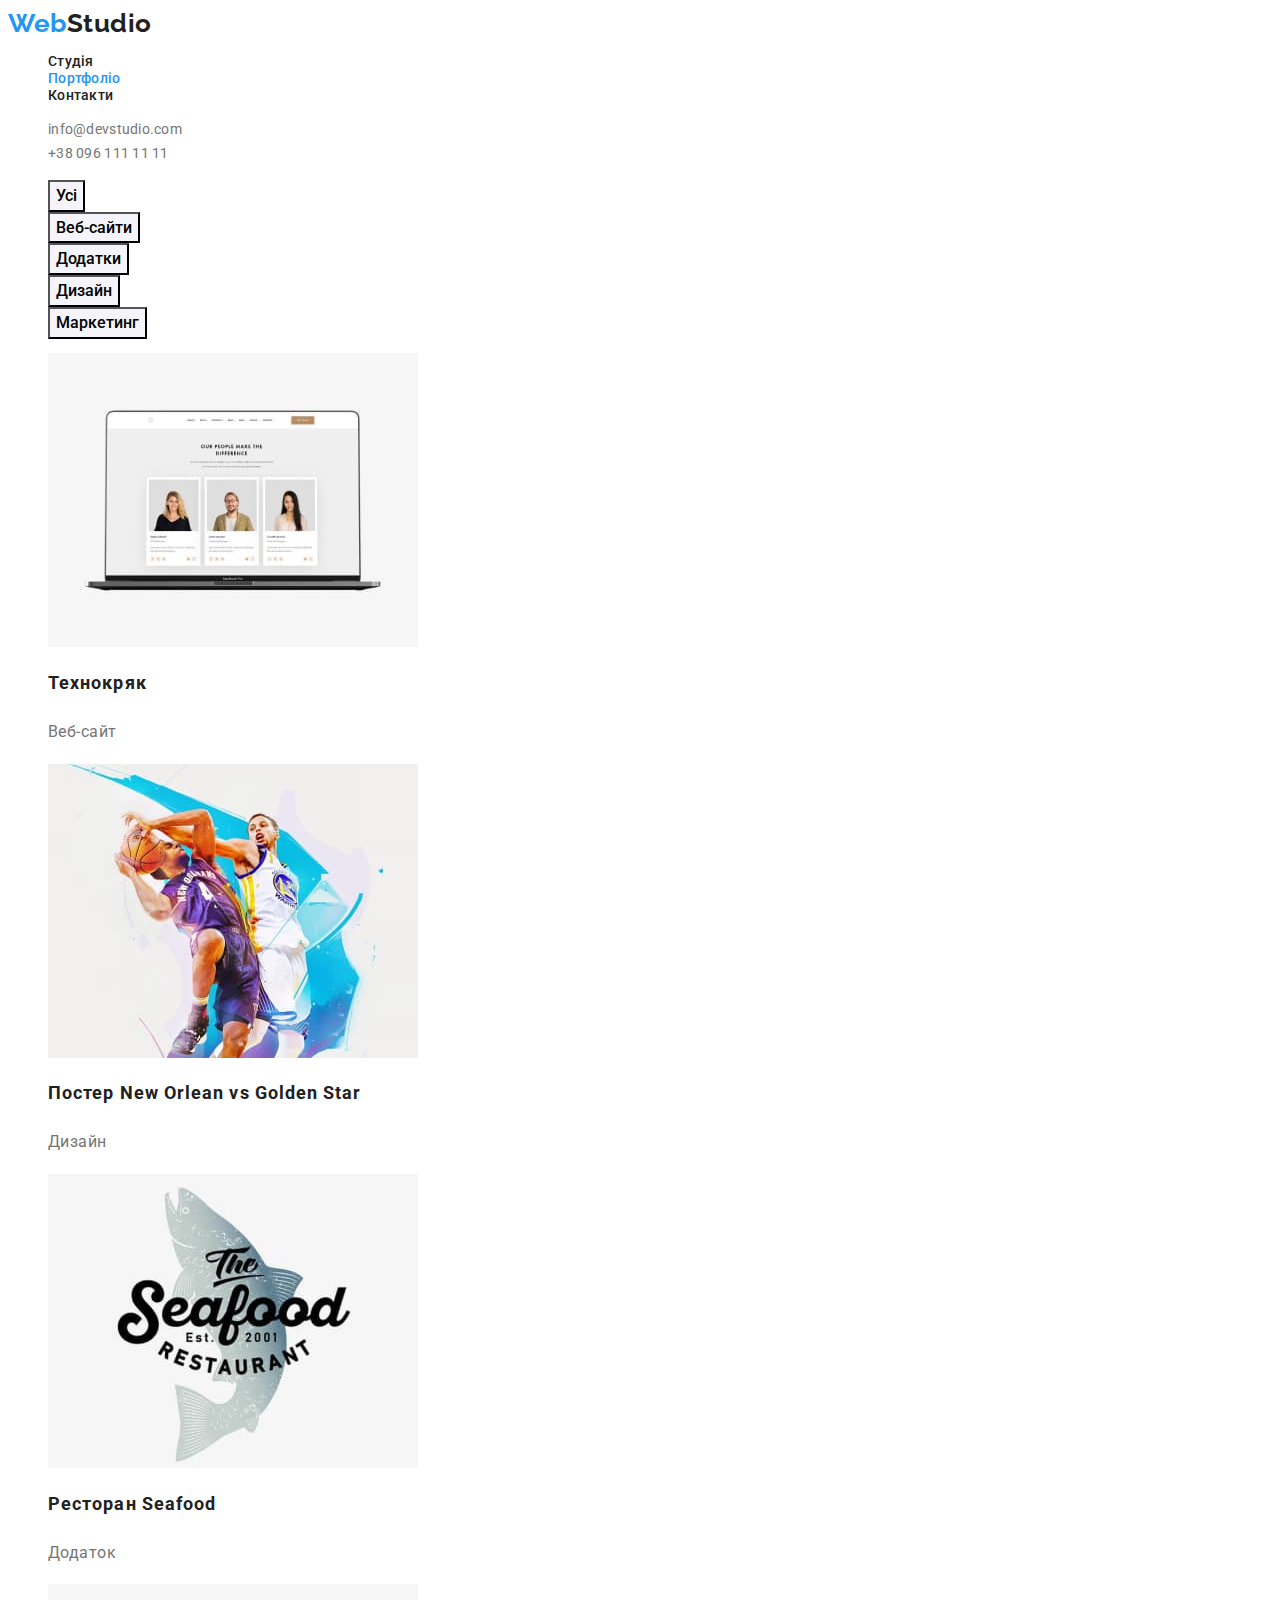
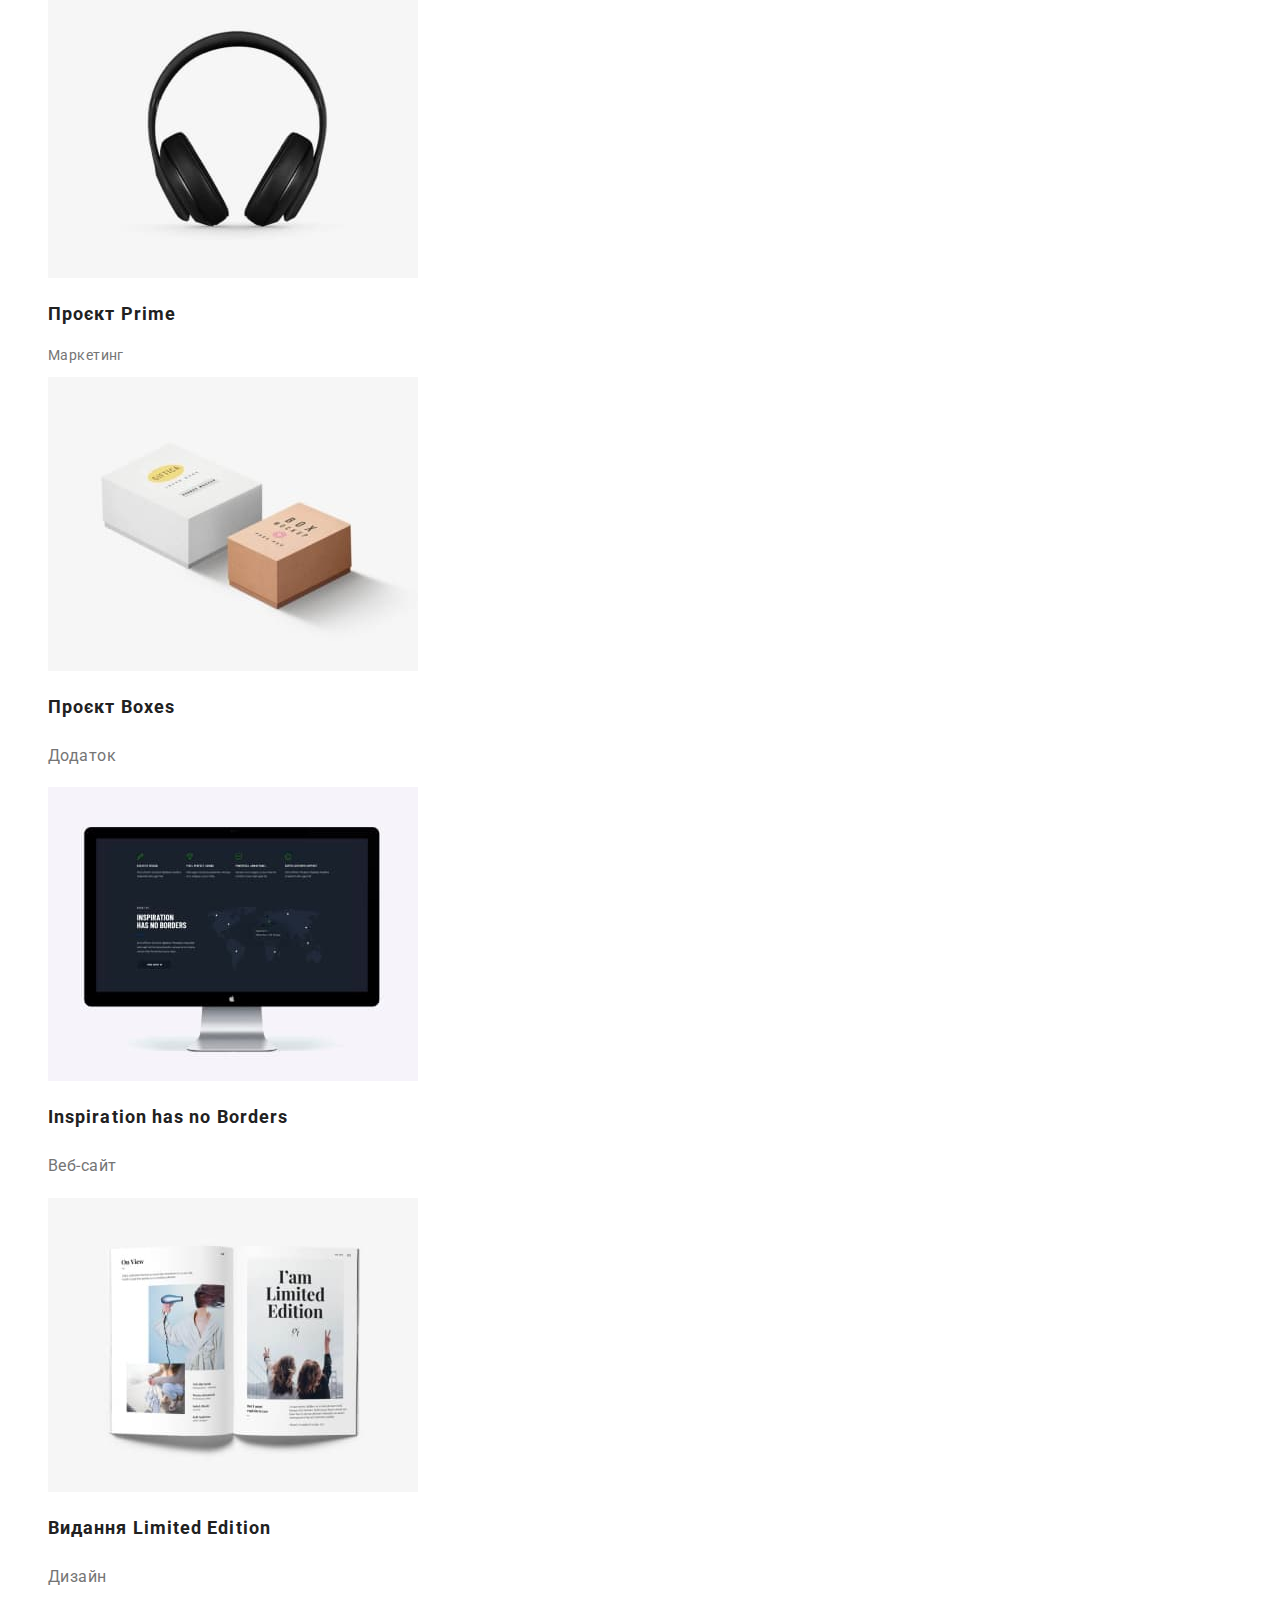
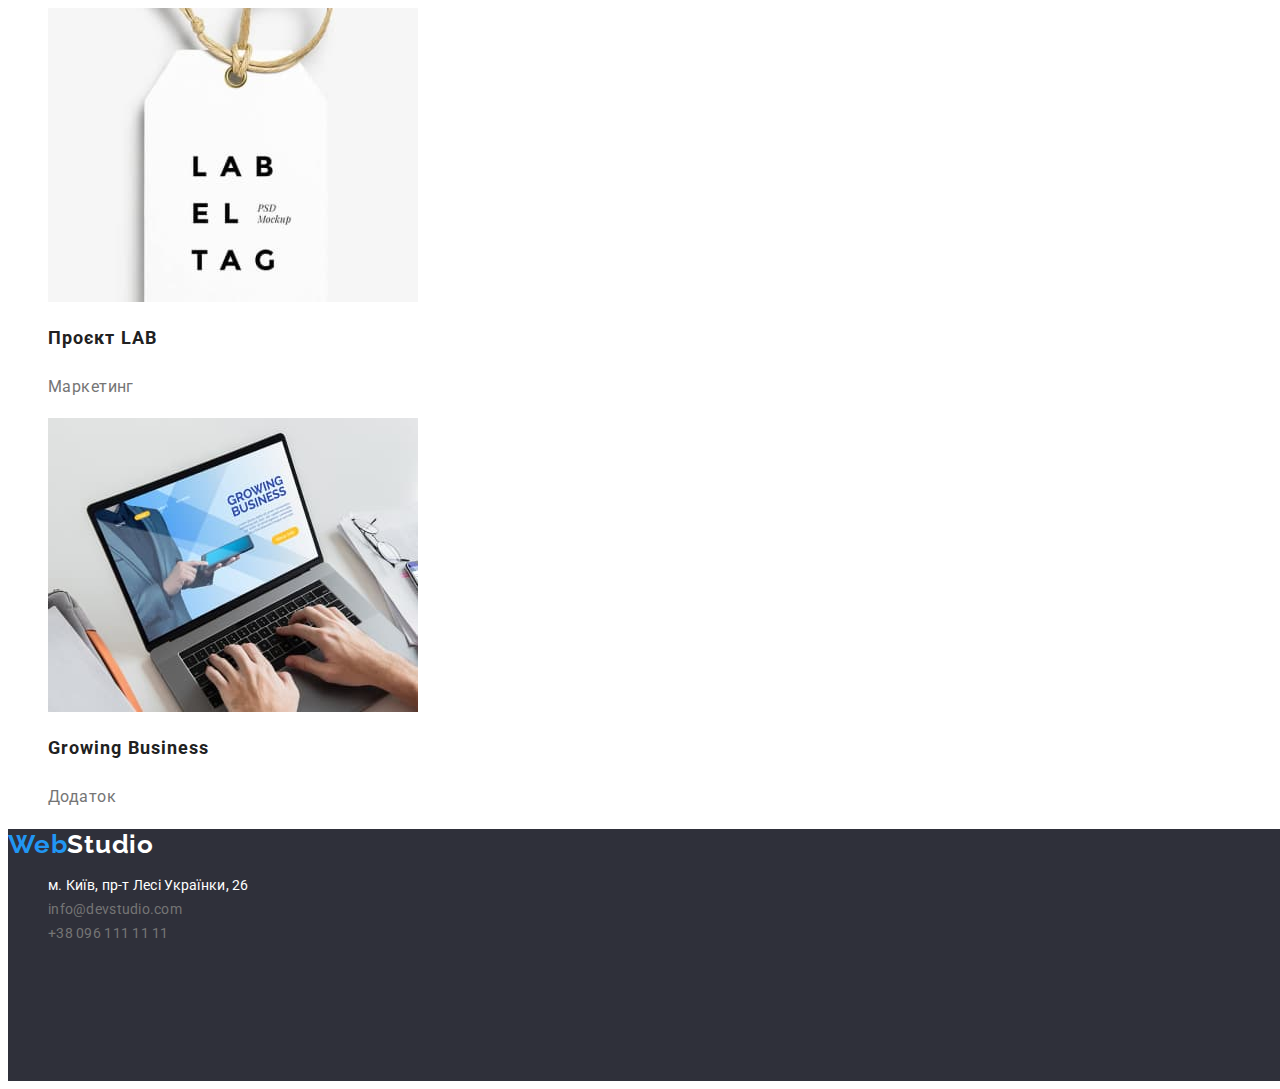
==== portfolio.html @ fdcb99ba "Initial commit" ====
<!DOCTYPE html>
<html lang="uk">
	<head>
		<meta charset="UTF-8" >
		<meta http-equiv="X-UA-Compatible" content="IE=edge" >
		<meta name="viewport" content="width=device-width, initial-scale=1.0" >
		<link rel="preconnect" href="https://fonts.googleapis.com" >
		<link rel="preconnect" href="https://fonts.googleapis.com" >
		<link rel="preconnect" href="https://fonts.gstatic.com" crossorigin >
		<link
			href="https://fonts.googleapis.com/css2?family=Raleway:wght@700&family=Roboto:wght@400;500;700;900&display=swap"
			rel="stylesheet">
		<link rel="stylesheet" href="./css/styles.css" >
		<title>Портфоліо</title>
	</head>
	<body>
		<header class="head">
			<a class="logo-head link" href="">
				<span class="web">Web</span>Studio
			</a>
			<nav>
				<ul class="list">
					<li><a class="link" href="./index.html">Студія</a></li>
					<li><a class="link current" target="_blank" href="./portfolio.html">Портфоліо</a></li>
					<li><a class="link" href="">Контакти</a></li>
				</ul>
			</nav>
			<ul class="contacts list">
				<li><a class="contact link" href="mailto:info@devstudio.com">info@devstudio.com</a></li>
				<li><a class="contact link" href="tel:+380961111111">+38 096 111 11 11</a></li>
			</ul>
		</header>

		<main>
			<section>
				<h1 hidden>Наші продукти</h1>
				<ul class="products list">
					<li><button class="button-list" type="button">Усі</button></li>
					<li><button class="button-list" type="button">Веб-сайти</button></li>
					<li><button class="button-list" type="button">Додатки</button></li>
					<li><button class="button-list" type="button">Дизайн</button></li>
					<li><button class="button-list" type="button">Маркетинг</button></li>
				</ul>

				<ul class="list">
					<li>
						<img src="./img/portfolio1.jpg" alt="Три різні людини" >
						<h2 class="work-name">Технокряк</h2>
						<p class="job">Веб-сайт</p>
					</li>
					<li>
						<img src="./img/portfolio2.jpg" alt="Баскетбол" >
						<h2 class="work-name">
							Постер
							<span lang="en">New Orlean vs Golden Star</span>
						</h2>
						<p class="job">Дизайн</p>
					</li>
					<li>
						<img src="./img/portfolio3.jpg" alt="Логотип ресторану" >
						<h2 class="work-name">
							Ресторан
							<span lang="en">Seafood</span>
						</h2>
						<p class="job">Додаток</p>
					</li>
					<li>
						<img src="./img/portfolio4.jpg" alt="Великі навушники" >
						<h2 class="work-name">
							Проєкт
							<span lang="en">Prime</span>
						</h2>
						<p>Маркетинг</p>
					</li>
					<li>
						<img src="./img/portfolio5.jpg" alt="Коробки" >
						<h2 class="work-name">
							Проєкт
							<span lang="en">Boxes</span>
						</h2>
						<p class="job">Додаток</p>
					</li>
					<li>
						<img src="./img/portfolio6.jpg" alt="Комп'ютер" >
						<h2 class="work-name" lang="en">Inspiration has no Borders</h2>
						<p class="job">Веб-сайт</p>
					</li>
					<li>
						<img src="./img/portfolio7.jpg" alt="Журнал" >
						<h2 class="work-name">
							Видання
							<span lang="en">Limited Edition</span>
						</h2>
						<p class="job">Дизайн</p>
					</li>
					<li>
						<img src="./img/portfolio8.jpg" alt="Етикетка" >
						<h2 class="work-name">
							Проєкт
							<span lang="en">LAB</span>
						</h2>
						<p class="job">Маркетинг</p>
					</li>
					<li>
						<img src="./img/portfolio9.jpg" alt="Ноутбук" >
						<h2 class="work-name" lang="en">Growing Business</h2>
						<p class="job">Додаток</p>
					</li>
				</ul>
			</section>
		</main>

		<footer class="footer">
			<a class="footer-logo link" href="">
				<span class="web">Web</span><span class="studio">Studio</span>
			</a>
			<address>
				<ul class="list">
					<li>
						<a class="maps link" target="_blank" rel="noopener noreferrer" href="https://goo.gl/maps/65PzK32d4VQXNa8F9">
							м. Київ, пр-т Лесі Українки, 26
						</a>
					</li>
					<li><a class="contact link" href="mailto:info@devstudio.com">info@devstudio.com</a></li>
					<li><a class="contact link" href="tel:+380961111111">+38 096 111 11 11</a></li>
				</ul>
			</address>
		</footer>
	</body>
</html>
---- css/styles.css ----
:root {
	--primary-text-color: #757575;
	--title-text-color: #212121;
	--link-color: #2196f3;
	--primary-bg-color: #ffffff;
	--secondary-bg-color: #2f303a;
	--third-bg-color: #f5f4fa;
	--logo-color: #000000;
}

body {
	background: var(-primary-bg-color);
	color: var(--primary-text-color);
	font-family: "Roboto", sans-serif;
	font-size: 14px;
	letter-spacing: 0.03em;

}

.list {
	list-style: none;
}
.link {
	text-decoration: none;
}

/* ----------ШАПКА------------ */
/* Логотип */
.logo-head.link,
.footer-logo.link {font-family: "Raleway";
	font-weight: 700;
	font-size: 26px;
	line-height: 1.19;
}

.logo-head {
	color: var(--logo-color);
}

.web {
	color: var(--link-color);
}

/* Навігація */
.link {
	font-weight: 500;
	line-height: 1.14;
	letter-spacing: 0.02em;
	color: var(--title-text-color);
}

.link:hover,
.link:focus {
	color: var(--link-color);
}
.current {
	color: var(--link-color);
}

/* Контакти */
.contact.link {
	font-weight: 500;
	line-height: 1.14;
	letter-spacing: 0.02em;
	color: var(--primary-text-color);}


.head .contact:hover,
.head .contact:focus {
	color: var(--link-color);
}

/* -------------ТІЛО------------ */
/* Слоган*/

.slogan {
	background-color: var(--secondary-bg-color);
	width: 1600px;
	height: 600px;
}

.slogan-title {
	font-weight: 900;
	font-size: 44px;
	line-height: 1.36;
	text-align: center;
	letter-spacing: 0.06em;
	text-transform: uppercase;
	color: var(--primary-bg-color);
}

.button {
	font-family: "Roboto";
	font-weight: 700;
	font-size: 16px;
	line-height: 1.87;
	color: var(--primary-bg-color);
	background: var(--link-color);
}

/* Характеристика нашої роботи */

.section-title {
	color: var(--title-text-color);
}
.section-title.characteristic {
	line-height: 1.14;
	text-transform: uppercase;
}

.paragraph {
	line-height: 1.71;
}

/* Чим ми займаємося */
.section-title.do {
	font-size: 36px;
	line-height: 1.16;
	text-align: center;
}

/* Наша команда */

.section.comand {
	background-color: var(--third-bg-color);
}

.section-title.name {
	font-weight: 500;
	font-size: 16px;
	line-height: 1.19;
	text-align: center;
	letter-spacing: 0.03em;
}

/* ----------ПІДВАЛ-----------*/

.footer-logo.link {
	font-weight: 700;
	font-size: 26px;
	line-height: 1.19;
	letter-spacing: 0.03em;
}

.studio {
	color: var(--primary-bg-color);
}

.work {
	font-size: 16px;
	line-height: 1.19;
	text-align: center;
	letter-spacing: 0.03em;
}

.footer {
	width: 1600px;
	height: 252px;
	left: 0px;
	top: 2094px;
	background: var(--secondary-bg-color);
}

.maps.link,
.contact.link {
	line-height: 1.71;
	font-style: normal;
	font-weight: normal;
}	

.maps.link {color: var(--primary-bg-color);
}


/*  ----....-----ПОРТФОЛІО-----....-----*/

/* Кнопки*/
.button-list {
	font-family: "Roboto";
	font-weight: 500;
	font-size: 16px;
	line-height: 1.62;
	text-align: center;
	background: var(--third-bg-color);
	color: var(title-text-color);
}

.button-list:focus,
.button-list:hover,
.button-list:active {
	color: var(--primary-bg-color);
	background: var(--link-color);
}

/* Проекти */
.work-name {
	font-size: 18px;
	line-height: 2;
	letter-spacing: 0.06em;
	color: var(--title-text-color);
}

.job {
	font-size: 16px;
	line-height: 1.9;
}
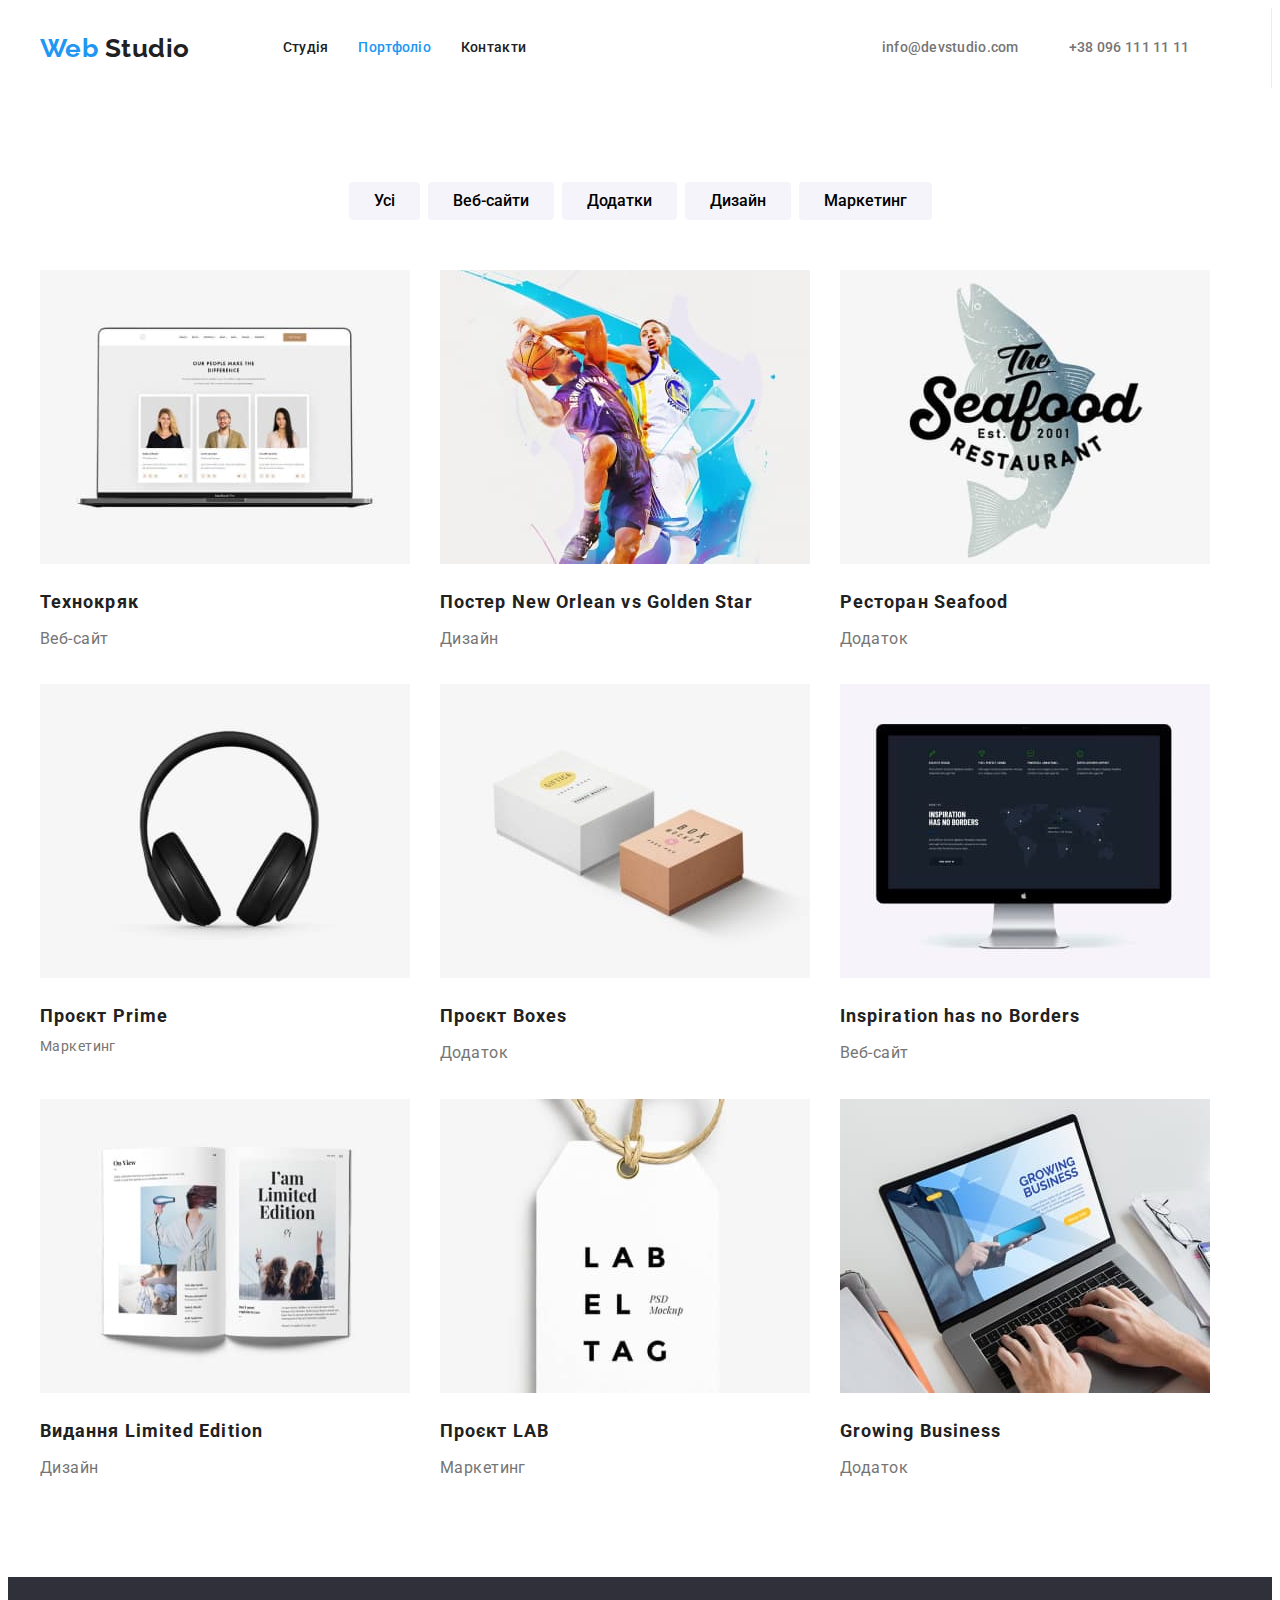
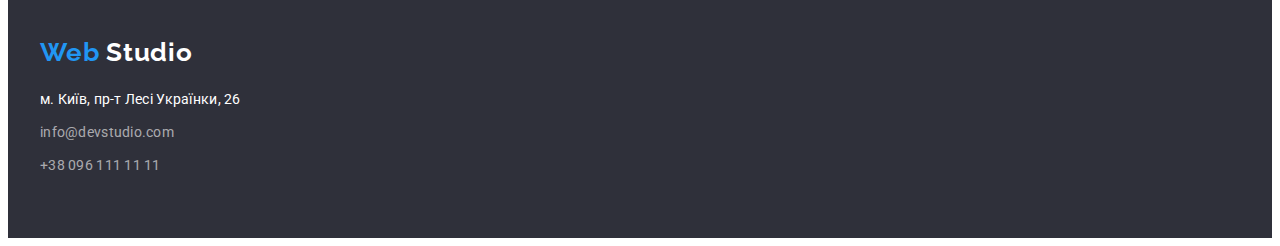
==== commit b4fe4012: "Перша здача д/з3" ====
--- a/portfolio.html
+++ b/portfolio.html
@@ -1,130 +1,152 @@
 <!DOCTYPE html>
 <html lang="uk">
 	<head>
-		<meta charset="UTF-8" >
-		<meta http-equiv="X-UA-Compatible" content="IE=edge" >
-		<meta name="viewport" content="width=device-width, initial-scale=1.0" >
-		<link rel="preconnect" href="https://fonts.googleapis.com" >
-		<link rel="preconnect" href="https://fonts.googleapis.com" >
-		<link rel="preconnect" href="https://fonts.gstatic.com" crossorigin >
+		<meta charset="UTF-8">
+		<meta http-equiv="X-UA-Compatible" content="IE=edge">
+		<meta name="viewport" content="width=device-width, initial-scale=1.0">
+		<link rel="preconnect" href="https://fonts.googleapis.com">
+		<link rel="preconnect" href="https://fonts.googleapis.com">
+		<link rel="preconnect" href="https://fonts.gstatic.com" crossorigin>
 		<link
 			href="https://fonts.googleapis.com/css2?family=Raleway:wght@700&family=Roboto:wght@400;500;700;900&display=swap"
 			rel="stylesheet">
-		<link rel="stylesheet" href="./css/styles.css" >
+		<!-- Modern-Marmalize -->
+		<link
+			rel="stylesheet"
+			href="https://cdnjs.cloudflare.com/ajax/libs/modern-normalize/1.1.0/modern-normalize.min.css"
+			integrity="sha512-wpPYUAdjBVSE4KJnH1VR1HeZfpl1ub8YT/NKx4PuQ5NmX2tKuGu6U/JRp5y+Y8XG2tV+wKQpNHVUX03MfMFn9Q=="
+			crossorigin="anonymous"
+			referrerpolicy="no-referrer">
+
+		<link rel="stylesheet" href="./css/styles.css">
+
 		<title>Портфоліо</title>
 	</head>
 	<body>
-		<header class="head">
-			<a class="logo-head link" href="">
-				<span class="web">Web</span>Studio
-			</a>
-			<nav>
-				<ul class="list">
-					<li><a class="link" href="./index.html">Студія</a></li>
-					<li><a class="link current" target="_blank" href="./portfolio.html">Портфоліо</a></li>
-					<li><a class="link" href="">Контакти</a></li>
+
+		<header class="head head-portfolio">
+			<div class="header-container container">
+				<a class="logo-head link" href="">
+					<span class="web">Web</span>
+					Studio
+				</a>
+				<nav>
+					<ul class="list menu">
+						<li><a class="link link-studio" href="./index.html">Студія</a></li>
+						<li><a class="link current link-portfolio" target="_blank" href="./portfolio.html">Портфоліо</a></li>
+						<li><a class="link link-contact" href="">Контакти</a></li>
+					</ul>
+				</nav>
+				<ul class="contacts list">
+					<li><a class="contact-header link" href="mailto:info@devstudio.com">info@devstudio.com</a></li>
+					<li><a class="contact-header link" href="tel:+380961111111">+38 096 111 11 11</a></li>
 				</ul>
-			</nav>
-			<ul class="contacts list">
-				<li><a class="contact link" href="mailto:info@devstudio.com">info@devstudio.com</a></li>
-				<li><a class="contact link" href="tel:+380961111111">+38 096 111 11 11</a></li>
-			</ul>
+			</div>
 		</header>
 
 		<main>
-			<section>
-				<h1 hidden>Наші продукти</h1>
-				<ul class="products list">
-					<li><button class="button-list" type="button">Усі</button></li>
-					<li><button class="button-list" type="button">Веб-сайти</button></li>
-					<li><button class="button-list" type="button">Додатки</button></li>
-					<li><button class="button-list" type="button">Дизайн</button></li>
-					<li><button class="button-list" type="button">Маркетинг</button></li>
-				</ul>
+			<section class="section portfolio">
+				<div class="container container-portfolio">
+					<h1 hidden>Наші продукти</h1>
+					<ul class="products list">
+						<li><button class="button btn-list" type="button">Усі</button></li>
+						<li><button class="button btn-list" type="button">Веб-сайти</button></li>
+						<li><button class="button btn-list" type="button">Додатки</button></li>
+						<li><button class="button btn-list" type="button">Дизайн</button></li>
+						<li><button class="button btn-list" type="button">Маркетинг</button></li>
+					</ul>
 
-				<ul class="list">
-					<li>
-						<img src="./img/portfolio1.jpg" alt="Три різні людини" >
-						<h2 class="work-name">Технокряк</h2>
-						<p class="job">Веб-сайт</p>
-					</li>
-					<li>
-						<img src="./img/portfolio2.jpg" alt="Баскетбол" >
-						<h2 class="work-name">
-							Постер
-							<span lang="en">New Orlean vs Golden Star</span>
-						</h2>
-						<p class="job">Дизайн</p>
-					</li>
-					<li>
-						<img src="./img/portfolio3.jpg" alt="Логотип ресторану" >
-						<h2 class="work-name">
-							Ресторан
-							<span lang="en">Seafood</span>
-						</h2>
-						<p class="job">Додаток</p>
-					</li>
-					<li>
-						<img src="./img/portfolio4.jpg" alt="Великі навушники" >
-						<h2 class="work-name">
-							Проєкт
-							<span lang="en">Prime</span>
-						</h2>
-						<p>Маркетинг</p>
-					</li>
-					<li>
-						<img src="./img/portfolio5.jpg" alt="Коробки" >
-						<h2 class="work-name">
-							Проєкт
-							<span lang="en">Boxes</span>
-						</h2>
-						<p class="job">Додаток</p>
-					</li>
-					<li>
-						<img src="./img/portfolio6.jpg" alt="Комп'ютер" >
-						<h2 class="work-name" lang="en">Inspiration has no Borders</h2>
-						<p class="job">Веб-сайт</p>
-					</li>
-					<li>
-						<img src="./img/portfolio7.jpg" alt="Журнал" >
-						<h2 class="work-name">
-							Видання
-							<span lang="en">Limited Edition</span>
-						</h2>
-						<p class="job">Дизайн</p>
-					</li>
-					<li>
-						<img src="./img/portfolio8.jpg" alt="Етикетка" >
-						<h2 class="work-name">
-							Проєкт
-							<span lang="en">LAB</span>
-						</h2>
-						<p class="job">Маркетинг</p>
-					</li>
-					<li>
-						<img src="./img/portfolio9.jpg" alt="Ноутбук" >
-						<h2 class="work-name" lang="en">Growing Business</h2>
-						<p class="job">Додаток</p>
-					</li>
-				</ul>
+					<ul class="list projects">
+						<li class="project-item">
+							<img class="img-project" src="./img/portfolio1.jpg" alt="Три різні людини" width="370" height="294">
+							<h2 class="work-name">Технокряк</h2>
+							<p class="job">Веб-сайт</p>
+						</li>
+						<li class="project-item">
+							<img class="img-project" src="./img/portfolio2.jpg" alt="Баскетбол" width="370" height="294">
+							<h2 class="work-name">
+								Постер
+								<span lang="en">New Orlean vs Golden Star</span>
+							</h2>
+							<p class="job">Дизайн</p>
+						</li>
+						<li class="project-item">
+							<img class="img-project" src="./img/portfolio3.jpg" alt="Логотип ресторану" width="370" height="294">
+							<h2 class="work-name">
+								Ресторан
+								<span lang="en">Seafood</span>
+							</h2>
+							<p class="job">Додаток</p>
+						</li>
+						<li class="project-item">
+							<img class="img-project" src="./img/portfolio4.jpg" alt="Великі навушники" width="370" height="294">
+							<h2 class="work-name">
+								Проєкт
+								<span lang="en">Prime</span>
+							</h2>
+							<p>Маркетинг</p>
+						</li>
+						<li class="project-item">
+							<img class="img-project" src="./img/portfolio5.jpg" alt="Коробки" width="370" height="294">
+							<h2 class="work-name">
+								Проєкт
+								<span lang="en">Boxes</span>
+							</h2>
+							<p class="job">Додаток</p>
+						</li>
+						<li class="project-item">
+							<img class="img-project" src="./img/portfolio6.jpg" alt="Комп'ютер" width="370" height="294">
+							<h2 class="work-name" lang="en">Inspiration has no Borders</h2>
+							<p class="job">Веб-сайт</p>
+						</li>
+						<li class="project-item">
+							<img class="img-project" src="./img/portfolio7.jpg" alt="Журнал" width="370" height="294">
+							<h2 class="work-name">
+								Видання
+								<span lang="en">Limited Edition</span>
+							</h2>
+							<p class="job">Дизайн</p>
+						</li>
+						<li class="project-item">
+							<img class="img-project" src="./img/portfolio8.jpg" alt="Етикетка" width="370" height="294">
+							<h2 class="work-name">
+								Проєкт
+								<span lang="en">LAB</span>
+							</h2>
+							<p class="job">Маркетинг</p>
+						</li>
+						<li class="project-item">
+							<img class="img-project" src="./img/portfolio9.jpg" alt="Ноутбук" width="370" height="294">
+							<h2 class="work-name" lang="en">Growing Business</h2>
+							<p class="job">Додаток</p>
+						</li>
+					</ul>
+				</div>
 			</section>
 		</main>
 
-		<footer class="footer">
-			<a class="footer-logo link" href="">
-				<span class="web">Web</span><span class="studio">Studio</span>
-			</a>
-			<address>
-				<ul class="list">
-					<li>
-						<a class="maps link" target="_blank" rel="noopener noreferrer" href="https://goo.gl/maps/65PzK32d4VQXNa8F9">
-							м. Київ, пр-т Лесі Українки, 26
-						</a>
-					</li>
-					<li><a class="contact link" href="mailto:info@devstudio.com">info@devstudio.com</a></li>
-					<li><a class="contact link" href="tel:+380961111111">+38 096 111 11 11</a></li>
-				</ul>
-			</address>
+		<footer class="footer-section">
+			<div class="container">
+				<a class="footer-logo link" href="">
+					<span class="web">Web</span>
+					<span class="studio">Studio</span>
+				</a>
+				<address class="address">
+					<ul class="list list-footer">
+						<li>
+							<a
+								class="maps link"
+								target="_blank"
+								rel="noopener noreferrer"
+								href="https://goo.gl/maps/65PzK32d4VQXNa8F9">
+								м. Київ, пр-т Лесі Українки, 26
+							</a>
+						</li>
+						<li><a class="contact-footer link marg" href="mailto:info@devstudio.com">info@devstudio.com</a></li>
+						<li><a class="contact-footer link" href="tel:+380961111111">+38 096 111 11 11</a></li>
+					</ul>
+				</address>
+			</div>
 		</footer>
 	</body>
 </html>
--- a/css/styles.css
+++ b/css/styles.css
@@ -14,20 +14,72 @@
 	font-family: "Roboto", sans-serif;
 	font-size: 14px;
 	letter-spacing: 0.03em;
-
-}
+}
+
+/* -----RESET----- */
 
 .list {
 	list-style: none;
-}
+	margin: 0;
+	padding: 0;
+}
+
+h1,
+h2,
+h3,
+h4,
+h5,
+h6,
+p {
+	margin: 0;
+}
+
 .link {
 	text-decoration: none;
 }
 
-/* ----------ШАПКА------------ */
+img {
+	display: block;
+	max-width: 100%;
+	height: auto;
+}
+
+.container-footer,
+.container {
+	width: 1200px;
+	padding-left: 15px;
+	padding-right: 15px;
+	margin: 0;
+	margin-left: auto;
+	margin-right: auto;
+	/* outline: 3px solid rgb(46, 2, 2); */
+}
+
+/* .section,
+.section-character {
+	outline: 1px dotted rgb(132, 132, 221);
+} */
+
+.list {
+	display: flex;
+}
+
+
+/*  ----....-----СТУДІЯ-----....-----*/
+
+.header-container {
+	display: flex;
+	align-items: center;
+}
+
 /* Логотип */
+.logo-head.link {
+	margin-right: 93px;
+}
+
 .logo-head.link,
-.footer-logo.link {font-family: "Raleway";
+.footer-logo.link {
+	font-family: "Raleway";
 	font-weight: 700;
 	font-size: 26px;
 	line-height: 1.19;
@@ -57,45 +109,85 @@
 	color: var(--link-color);
 }
 
+/* Меню */
+
+.list.menu {
+	align-items: center;
+	gap: 30px;
+}
+
+.link-studio,
+.link-contact,
+.link.current,
+.link-portfolio,
+.contact-header {
+	display: block;
+	padding-top: 32px;
+	padding-bottom: 32px;
+}
+
 /* Контакти */
-.contact.link {
+
+.contacts.list {
+	margin-left: auto;
+}
+
+.contact-header:first-child {
+	margin-right: 50px;
+}
+
+.contact-header {
 	font-weight: 500;
 	line-height: 1.14;
 	letter-spacing: 0.02em;
-	color: var(--primary-text-color);}
-
-
-.head .contact:hover,
-.head .contact:focus {
+	color: var(--primary-text-color);
+}
+
+.contact:hover,
+.contact:focus {
 	color: var(--link-color);
 }
 
 /* -------------ТІЛО------------ */
-/* Слоган*/
 
 .slogan {
 	background-color: var(--secondary-bg-color);
-	width: 1600px;
+	/* width: 1600px; */
 	height: 600px;
 }
 
 .slogan-title {
+	width: 696px;
 	font-weight: 900;
 	font-size: 44px;
 	line-height: 1.36;
 	text-align: center;
 	letter-spacing: 0.06em;
 	text-transform: uppercase;
+	margin: auto;
+	padding-top: 200px;
+	margin-bottom: 30px;
 	color: var(--primary-bg-color);
 }
 
 .button {
 	font-family: "Roboto";
+	font-size: 16px;
+	border: 0px;
+	border-radius: 4px;
+}
+
+.btn-service {
+	min-width: 216px;
+	min-height: 50px;
+	padding: 10px 32px;
 	font-weight: 700;
-	font-size: 16px;
 	line-height: 1.87;
+	display: block;
+	margin: auto;
 	color: var(--primary-bg-color);
 	background: var(--link-color);
+	box-shadow: 0px 4px 4px rgba(0, 0, 0, 0.15);
 }
 
 /* Характеристика нашої роботи */
@@ -103,26 +195,63 @@
 .section-title {
 	color: var(--title-text-color);
 }
+
 .section-title.characteristic {
 	line-height: 1.14;
 	text-transform: uppercase;
 }
 
+.iten-character:not(:last-child) {
+	margin-right: 30px;
+}
+
 .paragraph {
 	line-height: 1.71;
 }
 
+.section-character {
+	padding-top: 94px;
+	padding-bottom: 94px;
+}
+
 /* Чим ми займаємося */
+
+.activity-pic.list,
+.list-comand {
+	gap: 30px;
+}
+
+.section.do {
+	padding-bottom: 94px;
+}
+
 .section-title.do {
 	font-size: 36px;
 	line-height: 1.16;
 	text-align: center;
+	padding-bottom: 50px;
+}
+.section-title.characteristic,
+.section-title.name {
+	margin-bottom: 10px;
 }
 
 /* Наша команда */
+
+.comand-item {
+	background-color: var(--primary-bg-color);
+	border: 1px solid rgba(0, 0, 0, 0.12);
+	border-radius: 3px;
+}
+
+.item-img {
+	margin-bottom: 30px;
+}
 
 .section.comand {
 	background-color: var(--third-bg-color);
+	padding-top: 94px;
+	padding-bottom: 94px;
 }
 
 .section-title.name {
@@ -135,11 +264,17 @@
 
 /* ----------ПІДВАЛ-----------*/
 
+.list-footer {
+	display: inline;
+}
+
 .footer-logo.link {
+	display: block;
 	font-weight: 700;
 	font-size: 26px;
 	line-height: 1.19;
 	letter-spacing: 0.03em;
+	margin-bottom: 20px;
 }
 
 .studio {
@@ -153,50 +288,108 @@
 	letter-spacing: 0.03em;
 }
 
-.footer {
-	width: 1600px;
-	height: 252px;
-	left: 0px;
-	top: 2094px;
+.footer-section {
+	/* width: 1600px;  */
+	padding-top: 60px;
+	padding-bottom: 60px;
 	background: var(--secondary-bg-color);
 }
 
 .maps.link,
-.contact.link {
+.contact-footer {
+	display: block;
 	line-height: 1.71;
+	font-weight: normal;
 	font-style: normal;
-	font-weight: normal;
-}	
-
-.maps.link {color: var(--primary-bg-color);
-}
-
+}
+
+.maps.link {
+	color: var(--primary-bg-color);
+}
+
+.contact-footer.link {
+	color: rgba(255, 255, 255, 0.6);
+}
+
+.contact-footer.link:hover,
+.contact-footer.link:focus,
+.maps.link:hover,
+.maps.link:focus {
+	color: var(--link-color);
+}
+
+.maps.link,
+.contact-footer.link.marg {
+	margin-bottom: 9px;
+}
 
 /*  ----....-----ПОРТФОЛІО-----....-----*/
 
+.head {
+	border-right: 1px solid #ececec;
+}
+
+.list.projects {
+	margin-right: 0;
+}
+
 /* Кнопки*/
-.button-list {
-	font-family: "Roboto";
+.btn-list {
+	padding: 6px 22px;
 	font-weight: 500;
-	font-size: 16px;
 	line-height: 1.62;
-	text-align: center;
+	
 	background: var(--third-bg-color);
 	color: var(title-text-color);
 }
 
-.button-list:focus,
-.button-list:hover,
-.button-list:active {
+.btn-list:first-child {
+	padding-left: 25px;
+	padding-right: 25px;
+}
+
+.btn-list:focus,
+.btn-list:hover,
+.btn-list:active {
 	color: var(--primary-bg-color);
 	background: var(--link-color);
 }
 
-/* Проекти */
+.products.list {
+	gap: 8px;
+	justify-content: center;
+	margin-bottom: 50px;
+}
+
+/* --------ПРОЕКТИ------- */
+
+.section.portfolio {
+	padding-top: 94px;
+	padding-bottom: 94px;
+}
+
+.list.projects {
+	display: block;
+	display: flex;
+	flex-wrap: wrap;
+	gap: 30px;
+}
+
+.project-item {
+	flex-basis: calc((100%-30px * 2) / 3);
+}
+
+.img-project {
+	margin-bottom: 20px;
+	padding-right: 0;
+}
+
 .work-name {
 	font-size: 18px;
 	line-height: 2;
 	letter-spacing: 0.06em;
+	margin-bottom: 4px;
+
 	color: var(--title-text-color);
 }
 
